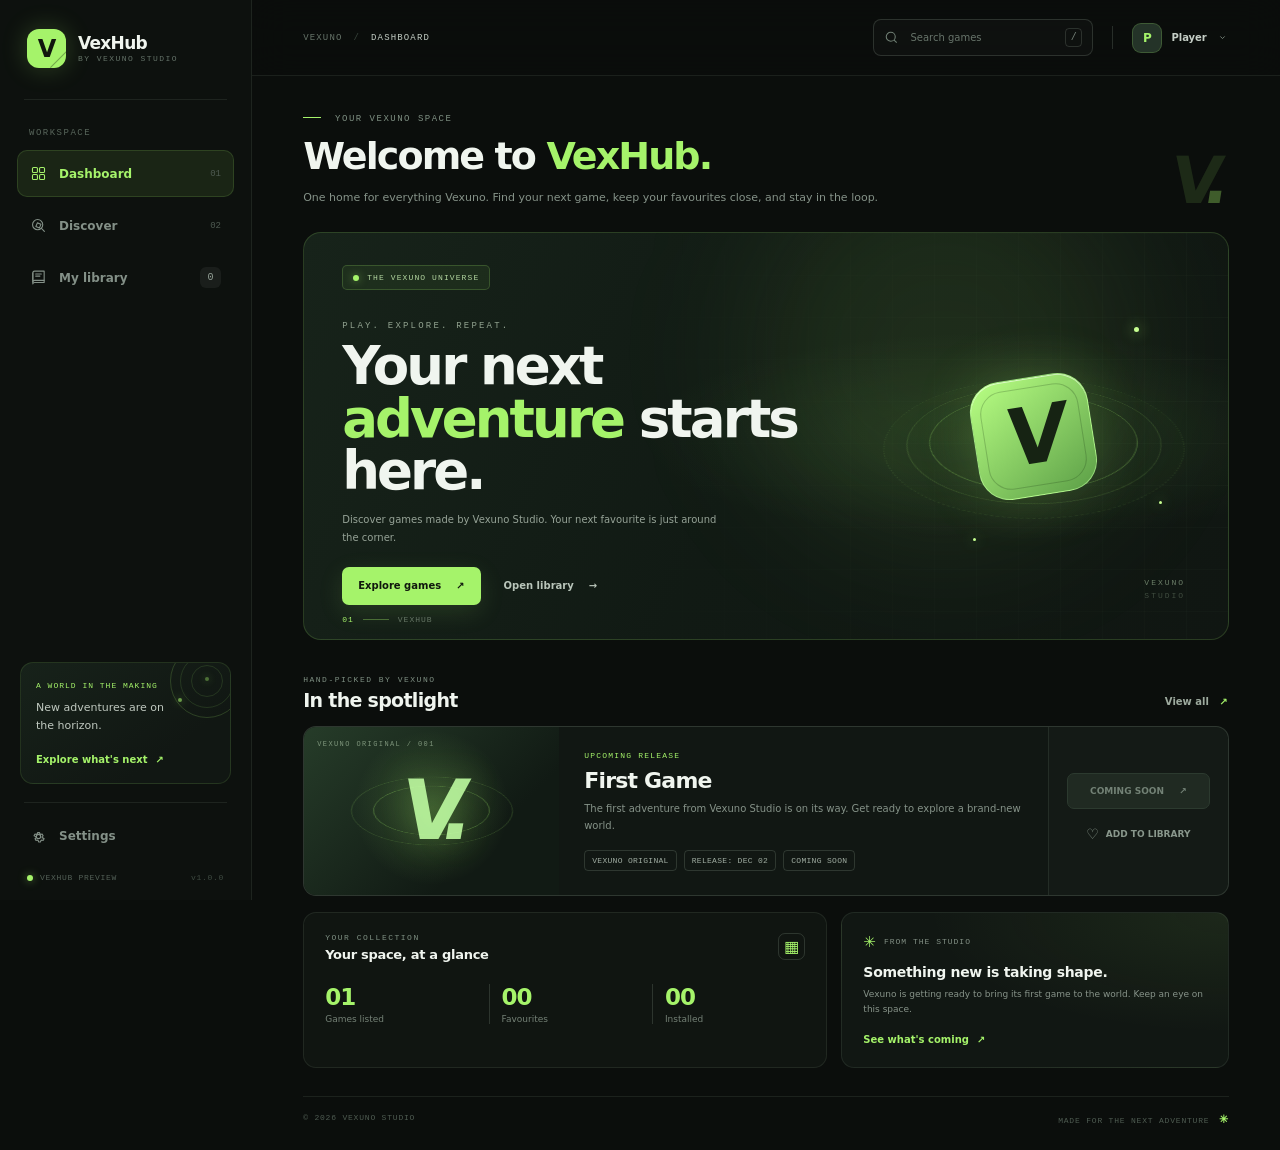
==== index.html @ e0ec0224 "Add files via upload" ====
<!doctype html>
<html lang="en">
<head>
  <meta charset="utf-8" />
  <meta name="viewport" content="width=device-width, initial-scale=1" />
  <meta name="theme-color" content="#0b0e0c" />
  <meta name="description" content="VexHub is the home of games from Vexuno Studio." />
  <title>VexHub — Vexuno Studio</title>
  <link rel="icon" href="assets/vexhub-icon.svg" type="image/svg+xml" />
  <link rel="manifest" href="manifest.webmanifest" />
  <link rel="stylesheet" href="style.css" />
  <script src="script.js" defer></script>
</head>
<body>
  <div class="app-shell">
    <aside class="sidebar" aria-label="Main navigation">
      <a class="brand" href="#dashboard" aria-label="VexHub dashboard">
        <span class="brand-mark" aria-hidden="true"><span>V</span></span>
        <span class="brand-copy"><strong>VexHub</strong><small>BY VEXUNO STUDIO</small></span>
      </a>

      <div class="sidebar-divider"></div>
      <p class="nav-label">WORKSPACE</p>
      <nav class="primary-nav">
        <button class="nav-item active" data-page="dashboard" type="button">
          <svg viewBox="0 0 24 24" aria-hidden="true"><rect x="3.5" y="3.5" width="7" height="7" rx="1.5"/><rect x="13.5" y="3.5" width="7" height="7" rx="1.5"/><rect x="3.5" y="13.5" width="7" height="7" rx="1.5"/><rect x="13.5" y="13.5" width="7" height="7" rx="1.5"/></svg>
          <span>Dashboard</span><span class="nav-shortcut">01</span>
        </button>
        <button class="nav-item" data-page="discover" type="button">
          <svg viewBox="0 0 24 24" aria-hidden="true"><circle cx="10.8" cy="10.8" r="7.2"/><path d="m16.2 16.2 4.1 4.1M8.3 13.3l2.1-5 5 2.1-2.1 5z"/></svg>
          <span>Discover</span><span class="nav-shortcut">02</span>
        </button>
        <button class="nav-item" data-page="library" type="button">
          <svg viewBox="0 0 24 24" aria-hidden="true"><path d="M4 5.5A2.5 2.5 0 0 1 6.5 3H20v16H6.5A2.5 2.5 0 0 0 4 21z"/><path d="M4 5.5v13A2.5 2.5 0 0 1 6.5 16H20M8 7h8M8 10h6"/></svg>
          <span>My library</span><span class="nav-count" id="library-count">0</span>
        </button>
      </nav>

      <div class="sidebar-spacer"></div>
      <div class="sidebar-tip">
        <div class="tip-orbit"><span></span><span></span><span></span></div>
        <p class="tip-kicker">A WORLD IN THE MAKING</p>
        <p class="tip-copy">New adventures are on the horizon.</p>
        <button class="text-button" data-page="discover" type="button">Explore what's next <span aria-hidden="true">↗</span></button>
      </div>
      <div class="sidebar-divider bottom-divider"></div>
      <button class="nav-item utility-item" data-page="settings" type="button">
        <svg viewBox="0 0 24 24" aria-hidden="true"><circle cx="12" cy="12" r="3"/><path d="m19.4 15 .1.1 1.4 1.1-1.4 2.4-1.7-.6a8 8 0 0 1-1.6.9l-.3 1.8h-2.8l-.3-1.8a8 8 0 0 1-1.6-.9l-1.7.6-1.4-2.4 1.4-1.1a7 7 0 0 1 0-1.9L6.7 12l1.4-2.4 1.7.6a8 8 0 0 1 1.6-.9l.3-1.8h2.8l.3 1.8a8 8 0 0 1 1.6.9l1.7-.6 1.4 2.4-1.4 1.1a7 7 0 0 1 0 1.9Z" transform="translate(-1 -1)"/></svg>
        <span>Settings</span>
      </button>
      <div class="sidebar-version"><span class="status-dot"></span> VEXHUB PREVIEW <span>v1.0.0</span></div>
    </aside>

    <main class="main-area">
      <header class="topbar">
        <div class="breadcrumbs"><span>VEXUNO</span><span class="crumb-slash">/</span><strong id="breadcrumb-current">DASHBOARD</strong></div>
        <div class="topbar-actions">
          <label class="search-wrap" for="global-search">
            <svg viewBox="0 0 24 24" aria-hidden="true"><circle cx="10.8" cy="10.8" r="7.2"/><path d="m16.2 16.2 4.1 4.1"/></svg>
            <input id="global-search" type="search" placeholder="Search games" autocomplete="off" aria-label="Search games" />
            <kbd>/</kbd>
          </label>
          <span class="topbar-divider"></span>
          <button class="profile-chip" data-page="settings" type="button" aria-label="Open profile settings">
            <span class="avatar" id="top-avatar">V</span><span class="profile-name" id="top-profile-name">Player</span>
            <svg viewBox="0 0 24 24" aria-hidden="true"><path d="m8 10 4 4 4-4"/></svg>
          </button>
        </div>
      </header>

      <div id="page-content" class="page-content" tabindex="-1">
        <section class="welcome-row">
          <div>
            <p class="eyebrow"><span class="eyebrow-line"></span> YOUR VEXUNO SPACE</p>
            <h1>Welcome to <span>VexHub.</span></h1>
            <p class="welcome-subtitle">One home for everything Vexuno. Find your next game, keep your favourites close, and stay in the loop.</p>
          </div>
          <div class="welcome-mark" aria-hidden="true">V<span>.</span></div>
        </section>

        <section class="hero-panel" aria-labelledby="hero-title">
          <div class="hero-grid" aria-hidden="true"></div>
          <div class="hero-glow" aria-hidden="true"></div>
          <div class="hero-content">
            <div class="hero-tag"><span class="pulse-dot"></span> THE VEXUNO UNIVERSE</div>
            <p class="hero-overline">PLAY. EXPLORE. REPEAT.</p>
            <h2 id="hero-title">Your next<br /><span>adventure</span> starts here.</h2>
            <p class="hero-description">Discover games made by Vexuno Studio. Your next favourite is just around the corner.</p>
            <div class="hero-actions">
              <button class="button button-primary" data-page="discover" type="button">Explore games <span aria-hidden="true">↗</span></button>
              <button class="button button-quiet" data-page="library" type="button">Open library <span aria-hidden="true">→</span></button>
            </div>
          </div>
          <div class="hero-art" aria-hidden="true">
            <div class="art-ring ring-one"></div><div class="art-ring ring-two"></div><div class="art-ring ring-three"></div>
            <div class="art-core"><span>V</span></div>
            <div class="art-spark spark-one"></div><div class="art-spark spark-two"></div><div class="art-spark spark-three"></div>
            <div class="art-caption">VEXUNO<br /><span>STUDIO</span></div>
          </div>
          <div class="hero-index"><span>01</span><i></i><span>VEXHUB</span></div>
        </section>

        <section class="section-block">
          <div class="section-heading">
            <div><p class="eyebrow">HAND-PICKED BY VEXUNO</p><h2>In the spotlight</h2></div>
            <button class="subtle-link" data-page="discover" type="button">View all <span aria-hidden="true">↗</span></button>
          </div>
          <div id="featured-game"></div>
        </section>

        <section class="bottom-grid">
          <div class="section-card stats-card">
            <div class="card-heading"><div><p class="eyebrow">YOUR COLLECTION</p><h3>Your space, at a glance</h3></div><span class="mini-icon">▦</span></div>
            <div class="stats-grid">
              <div class="stat-item"><strong id="stat-games">01</strong><span>Games listed</span></div>
              <div class="stat-item"><strong id="stat-saved">00</strong><span>Favourites</span></div>
              <div class="stat-item"><strong>00</strong><span>Installed</span></div>
            </div>
          </div>
          <div class="section-card update-card">
            <div class="update-top"><span class="update-icon">✳</span><span class="update-label">FROM THE STUDIO</span></div>
            <h3>Something new is taking shape.</h3>
            <p>Vexuno is getting ready to bring its first game to the world. Keep an eye on this space.</p>
            <button class="text-button" data-page="discover" type="button">See what's coming <span aria-hidden="true">↗</span></button>
          </div>
        </section>
        <footer class="page-footer"><span>© <span id="current-year"></span> VEXUNO STUDIO</span><span>MADE FOR THE NEXT ADVENTURE <b>✳</b></span></footer>
      </div>
    </main>
  </div>
  <div class="toast-region" id="toast-region" aria-live="polite" aria-atomic="true"></div>
</body>
</html>
---- style.css ----
:root {
  color-scheme: dark;
  --bg: #0b0e0c;
  --panel: #111713;
  --panel-2: #151d17;
  --panel-3: #1b251d;
  --line: rgba(198, 225, 201, .09);
  --line-strong: rgba(198, 225, 201, .16);
  --text: #f0f5ef;
  --muted: #87958a;
  --muted-2: #647268;
  --accent: #a5f36a;
  --accent-2: #c7ff91;
  --accent-ink: #10170d;
  --sidebar: #0d110e;
  --danger: #ff8e82;
  --radius: 18px;
  font-family: Inter, ui-sans-serif, system-ui, -apple-system, BlinkMacSystemFont, 'Segoe UI', sans-serif;
}

:root[data-accent="blue"] { --accent: #82c8ff; --accent-2: #b5e0ff; --accent-ink: #081522; }
:root[data-accent="violet"] { --accent: #c6a3ff; --accent-2: #ddc9ff; --accent-ink: #170e25; }
* { box-sizing: border-box; }
html { min-width: 320px; background: var(--bg); scroll-behavior: smooth; }
body { margin: 0; background: var(--bg); color: var(--text); min-height: 100vh; }
button, input { font: inherit; }
button { color: inherit; }
button:focus-visible, a:focus-visible, input:focus-visible { outline: 2px solid var(--accent); outline-offset: 3px; }
button:disabled { cursor: not-allowed !important; }
.app-shell { min-height: 100vh; display: grid; grid-template-columns: 252px minmax(0, 1fr); }
.sidebar { width: 252px; height: 100vh; position: fixed; inset: 0 auto 0 0; z-index: 20; display: flex; flex-direction: column; padding: 29px 17px 18px; background: var(--sidebar); border-right: 1px solid var(--line); }
.brand { display: flex; align-items: center; gap: 12px; padding: 0 10px; text-decoration: none; color: var(--text); }
.brand-mark { width: 39px; height: 39px; border-radius: 12px; display: grid; place-items: center; position: relative; overflow: hidden; background: var(--accent); color: var(--accent-ink); font-size: 24px; font-weight: 800; letter-spacing: -3px; box-shadow: 0 0 26px color-mix(in srgb, var(--accent) 22%, transparent); }
.brand-mark::after { content: ''; position: absolute; width: 23px; height: 1px; background: currentColor; transform: rotate(-45deg); opacity: .34; bottom: 8px; right: -4px; }
.brand-mark span { transform: translateX(-1px); }
.brand-copy { display: flex; flex-direction: column; gap: 2px; }
.brand-copy strong { font-size: 17px; line-height: 1.1; letter-spacing: -.7px; }
.brand-copy small, .nav-label, .sidebar-version, .eyebrow, .hero-tag, .hero-overline, .hero-index, .update-label, .release-label, .game-meta-label, .game-serial, .setting-label { font-family: 'DM Mono', ui-monospace, monospace; }
.brand-copy small { color: var(--muted-2); font-size: 8px; letter-spacing: 1.45px; font-weight: 500; }
.sidebar-divider { height: 1px; background: var(--line); margin: 31px 7px 28px; }
.nav-label { color: #58665b; font-size: 9px; letter-spacing: 1.5px; margin: 0 12px 12px; }
.primary-nav { display: grid; gap: 5px; }
.nav-item { width: 100%; min-height: 47px; display: flex; align-items: center; gap: 12px; padding: 0 12px; border: 1px solid transparent; background: transparent; color: #839087; border-radius: 10px; cursor: pointer; text-align: left; font-size: 12px; font-weight: 700; transition: .18s ease; }
.nav-item svg { width: 17px; height: 17px; fill: none; stroke: currentColor; stroke-width: 1.55; stroke-linecap: round; stroke-linejoin: round; flex: none; }
.nav-item:hover { color: var(--text); background: rgba(255,255,255,.035); }
.nav-item.active { color: var(--accent); background: color-mix(in srgb, var(--accent) 9%, transparent); border-color: color-mix(in srgb, var(--accent) 14%, transparent); }
.nav-item.active svg { stroke: var(--accent); }
.nav-shortcut { margin-left: auto; color: #4e5a51; font: 9px 'DM Mono', monospace; }
.nav-count { margin-left: auto; min-width: 21px; height: 21px; border-radius: 6px; display: grid; place-items: center; background: rgba(255,255,255,.055); color: #93a096; font: 10px 'DM Mono', monospace; }
.sidebar-spacer { flex: 1; min-height: 28px; }
.sidebar-tip { position: relative; overflow: hidden; margin: 0 3px 18px; padding: 18px 15px 16px; background: linear-gradient(145deg, #17221a, #111713 72%); border: 1px solid rgba(165,243,106,.12); border-radius: 13px; }
.tip-orbit { position: absolute; width: 74px; height: 74px; right: -14px; top: -19px; border: 1px solid rgba(165,243,106,.19); border-radius: 50%; }
.tip-orbit::before, .tip-orbit::after { content: ''; position: absolute; inset: 9px; border: 1px solid rgba(165,243,106,.13); border-radius: 50%; }
.tip-orbit::after { inset: 20px; }
.tip-orbit span { position: absolute; width: 4px; height: 4px; border-radius: 50%; background: var(--accent); top: 7px; right: 13px; box-shadow: 0 0 9px var(--accent); }
.tip-orbit span:nth-child(2) { top: 53px; left: 7px; opacity: .6; }
.tip-orbit span:nth-child(3) { top: 32px; right: 34px; opacity: .4; }
.tip-kicker { margin: 0 0 9px; color: var(--accent); font: 8px 'DM Mono', monospace; letter-spacing: 1px; }
.tip-copy { position: relative; max-width: 145px; margin: 0 0 13px; color: #c0c9c0; font-size: 11px; line-height: 1.65; }
.text-button { padding: 0; display: inline-flex; align-items: center; gap: 8px; border: 0; background: transparent; color: var(--accent); font-size: 10px; font-weight: 800; cursor: pointer; }
.text-button:hover, .subtle-link:hover { color: var(--accent-2); }
.bottom-divider { margin: 0 7px 12px; }
.utility-item { min-height: 42px; }
.sidebar-version { display: flex; align-items: center; gap: 7px; padding: 16px 10px 0; color: #536057; font-size: 8px; letter-spacing: .7px; }
.sidebar-version > span:last-child { margin-left: auto; color: #3e4a41; }
.status-dot, .pulse-dot { width: 6px; height: 6px; border-radius: 50%; background: var(--accent); box-shadow: 0 0 9px color-mix(in srgb, var(--accent) 55%, transparent); }
.main-area { min-width: 0; grid-column: 2; }
.topbar { height: 76px; padding: 0 clamp(24px, 4vw, 60px); display: flex; align-items: center; justify-content: space-between; border-bottom: 1px solid var(--line); background: rgba(11,14,12,.78); position: sticky; top: 0; z-index: 10; backdrop-filter: blur(18px); }
.breadcrumbs { display: flex; align-items: center; gap: 11px; color: #67756a; font: 9px 'DM Mono', monospace; letter-spacing: 1.15px; }
.breadcrumbs strong { color: #c4cec5; font-weight: 500; }
.crumb-slash { color: #3a463d; }
.topbar-actions { display: flex; align-items: center; gap: 19px; }
.search-wrap { width: 220px; height: 37px; display: flex; align-items: center; gap: 9px; padding: 0 10px; border: 1px solid var(--line-strong); border-radius: 8px; background: rgba(255,255,255,.018); color: #718075; transition: .2s ease; }
.search-wrap:focus-within { border-color: color-mix(in srgb, var(--accent) 45%, transparent); box-shadow: 0 0 0 3px color-mix(in srgb, var(--accent) 7%, transparent); }
.search-wrap svg { width: 15px; height: 15px; fill: none; stroke: currentColor; stroke-width: 1.7; flex: none; }
.search-wrap input { width: 100%; min-width: 0; border: 0; outline: 0; background: transparent; color: var(--text); font-size: 10px; }
.search-wrap input::placeholder { color: #68756b; }
.search-wrap kbd { min-width: 17px; height: 19px; display: grid; place-items: center; border: 1px solid var(--line-strong); border-radius: 4px; color: #758278; font: 10px 'DM Mono', monospace; }
.topbar-divider { width: 1px; height: 23px; background: var(--line-strong); }
.profile-chip { display: flex; align-items: center; gap: 9px; border: 0; padding: 0; background: transparent; cursor: pointer; }
.avatar { width: 30px; height: 30px; display: grid; place-items: center; border-radius: 9px; background: #243328; color: var(--accent); border: 1px solid rgba(165,243,106,.2); font-size: 12px; font-weight: 800; }
.profile-name { color: #c5cec6; font-size: 10px; font-weight: 800; }
.profile-chip svg { width: 13px; height: 13px; fill: none; stroke: #738076; stroke-width: 1.8; }
.page-content { width: min(100%, 1440px); margin: 0 auto; padding: 38px clamp(24px, 4vw, 60px) 24px; }
.welcome-row { display: flex; align-items: flex-end; justify-content: space-between; gap: 20px; margin: 0 0 25px; }
.eyebrow { margin: 0 0 11px; color: #7f9083; font-size: 9px; letter-spacing: 1.5px; }
.eyebrow-line { display: inline-block; width: 18px; height: 1px; margin: 0 7px 3px 0; background: var(--accent); }
h1, h2, h3, p { overflow-wrap: break-word; }
.welcome-row h1 { margin: 0; font-size: clamp(27px, 3vw, 38px); line-height: 1.12; letter-spacing: -1.9px; font-weight: 800; }
.welcome-row h1 span { color: var(--accent); }
.welcome-subtitle { max-width: 575px; margin: 10px 0 0; color: #859288; font-size: 11px; line-height: 1.8; }
.welcome-mark { margin-right: 8px; color: rgba(165,243,106,.12); font-size: 65px; line-height: .8; font-weight: 800; letter-spacing: -9px; transform: skew(-9deg); }
.welcome-mark span { color: rgba(165,243,106,.34); }
.hero-panel { min-height: 333px; position: relative; display: flex; overflow: hidden; border: 1px solid rgba(165,243,106,.17); border-radius: var(--radius); background: radial-gradient(ellipse at 75% 50%, rgba(79,130,64,.22), transparent 36%), linear-gradient(115deg, #17231a 0%, #111a14 49%, #101612 100%); }
.hero-grid { position: absolute; inset: 0; opacity: .24; background-image: linear-gradient(rgba(186,228,177,.1) 1px, transparent 1px), linear-gradient(90deg, rgba(186,228,177,.1) 1px, transparent 1px); background-size: 42px 42px; mask-image: linear-gradient(90deg, transparent 25%, #000 100%); }
.hero-glow { position: absolute; width: 380px; height: 380px; right: 10%; top: -70px; border-radius: 50%; background: color-mix(in srgb, var(--accent) 9%, transparent); filter: blur(70px); }
.hero-content { position: relative; z-index: 2; width: 58%; padding: 32px 0 34px 38px; }
.hero-tag { width: fit-content; display: flex; align-items: center; gap: 8px; padding: 7px 10px; border: 1px solid rgba(165,243,106,.2); border-radius: 5px; background: rgba(165,243,106,.06); color: #b3d6a0; font-size: 8px; letter-spacing: 1.1px; }
.pulse-dot { animation: pulse 2s infinite; }
.hero-overline { margin: 31px 0 9px; color: #91a28f; font-size: 9px; letter-spacing: 2.2px; }
.hero-content h2 { margin: 0; font-size: clamp(34px, 4.2vw, 53px); line-height: .99; letter-spacing: -2.9px; font-weight: 800; }
.hero-content h2 span { color: var(--accent); }
.hero-description { max-width: 380px; margin: 13px 0 20px; color: #96a397; font-size: 10px; line-height: 1.8; }
.hero-actions { display: flex; align-items: center; gap: 18px; }
.button { min-height: 38px; display: inline-flex; align-items: center; justify-content: center; gap: 15px; padding: 0 15px; border-radius: 7px; border: 1px solid transparent; cursor: pointer; font-size: 10px; font-weight: 800; transition: transform .18s ease, background .18s ease, border-color .18s ease; }
.button:hover { transform: translateY(-2px); }
.button-primary { background: var(--accent); color: var(--accent-ink); box-shadow: 0 7px 24px color-mix(in srgb, var(--accent) 13%, transparent); }
.button-primary:hover { background: var(--accent-2); }
.button-quiet { padding: 0 4px; background: transparent; color: #b9c5ba; }
.button-quiet:hover { color: var(--accent); }
.hero-art { width: 42%; position: absolute; right: 0; top: 0; bottom: 0; display: grid; place-items: center; perspective: 700px; }
.art-ring { position: absolute; width: 252px; height: 252px; border: 1px solid rgba(165,243,106,.16); border-radius: 50%; transform: rotateX(63deg) rotateZ(-25deg); box-shadow: inset 0 0 35px rgba(165,243,106,.025); }
.ring-two { width: 207px; height: 207px; transform: rotateX(63deg) rotateZ(35deg); border-color: rgba(165,243,106,.29); }
.ring-three { width: 296px; height: 296px; transform: rotateX(63deg) rotateZ(75deg); border-style: dashed; border-color: rgba(165,243,106,.11); }
.art-core { width: 119px; height: 119px; z-index: 1; display: grid; place-items: center; position: relative; border: 1px solid rgba(190,255,157,.55); border-radius: 31px; background: linear-gradient(145deg, #b8ff83, #5c9f47); color: #162313; box-shadow: 0 0 55px rgba(165,243,106,.22), inset 0 1px 0 rgba(255,255,255,.6); transform: rotate(-9deg); }
.art-core::before { content: ''; position: absolute; inset: 9px; border: 1px solid rgba(21,48,17,.22); border-radius: 23px; }
.art-core span { margin-left: -5px; font-size: 79px; line-height: 1; font-weight: 800; letter-spacing: -13px; transform: skew(-8deg); }
.art-caption { position: absolute; right: 11%; bottom: 36px; color: rgba(209,240,199,.48); text-align: right; font: 8px/1.7 'DM Mono', monospace; letter-spacing: 2px; }
.art-caption span { color: rgba(209,240,199,.25); }
.art-spark { position: absolute; width: 5px; height: 5px; border-radius: 50%; background: var(--accent-2); box-shadow: 0 0 14px var(--accent); }
.spark-one { top: 23%; right: 23%; }.spark-two { bottom: 24%; right: 65%; width: 3px; height: 3px; }.spark-three { top: 66%; right: 17%; width: 3px; height: 3px; }
.hero-index { position: absolute; left: 38px; bottom: 15px; z-index: 2; display: flex; align-items: center; gap: 9px; color: #657565; font-size: 8px; letter-spacing: 1px; }
.hero-index span:first-child { color: var(--accent); }.hero-index i { width: 26px; height: 1px; background: rgba(165,243,106,.35); }
.section-block { margin-top: 35px; }
.section-heading { display: flex; align-items: flex-end; justify-content: space-between; margin-bottom: 15px; }
.section-heading .eyebrow { margin-bottom: 5px; font-size: 8px; }
.section-heading h2 { margin: 0; font-size: 19px; letter-spacing: -.7px; }
.subtle-link { padding: 0 1px 4px; border: 0; background: transparent; color: #9daa9e; font-size: 10px; font-weight: 800; cursor: pointer; }
.subtle-link span { margin-left: 7px; color: var(--accent); }
.featured-card { display: grid; grid-template-columns: minmax(180px, 255px) minmax(0,1fr) 180px; min-height: 165px; overflow: hidden; border: 1px solid var(--line-strong); border-radius: 13px; background: #111713; }
.game-cover { position: relative; min-height: 165px; overflow: hidden; display: grid; place-items: center; background: radial-gradient(circle at 50% 48%, rgba(165,243,106,.2), transparent 50%), linear-gradient(135deg, #263c29, #111a14 70%); }
.game-cover::before, .game-cover::after { content: ''; position: absolute; width: 160px; height: 160px; border: 1px solid rgba(165,243,106,.18); border-radius: 50%; transform: rotateX(65deg) rotateZ(30deg); }
.game-cover::after { width: 115px; height: 115px; transform: rotateX(65deg) rotateZ(-28deg); border-color: rgba(165,243,106,.3); }
.cover-v { position: relative; z-index: 1; color: rgba(193,255,164,.88); font-size: 83px; font-weight: 800; letter-spacing: -13px; transform: skew(-10deg); text-shadow: 0 0 35px rgba(165,243,106,.24); }
.cover-stamp { position: absolute; left: 13px; top: 13px; z-index: 2; color: rgba(218,245,209,.5); font: 7px 'DM Mono', monospace; letter-spacing: 1.4px; }
.game-details { padding: 24px 25px; display: flex; flex-direction: column; align-items: flex-start; justify-content: center; }
.release-label { margin: 0 0 8px; color: var(--accent); font-size: 8px; letter-spacing: 1.2px; }
.game-details h3 { margin: 0 0 7px; font-size: 22px; letter-spacing: -.8px; }
.game-description { max-width: 450px; margin: 0; color: #859288; font-size: 10px; line-height: 1.75; }
.game-tags { display: flex; align-items: center; gap: 7px; margin-top: 15px; }
.game-tag { padding: 5px 7px; border: 1px solid var(--line-strong); border-radius: 4px; color: #a0ada2; font: 8px 'DM Mono', monospace; letter-spacing: .3px; }
.game-action { padding: 22px 18px; display: flex; flex-direction: column; align-items: stretch; justify-content: center; gap: 11px; border-left: 1px solid var(--line); background: rgba(255,255,255,.012); }
.game-action .button { width: 100%; min-height: 36px; font-size: 9px; }
.button-disabled { background: #202a22; color: #738276; border-color: #2c3a2f; }
.favorite-button { display: inline-flex; align-items: center; justify-content: center; gap: 7px; padding: 7px; border: 0; background: transparent; color: #89978c; cursor: pointer; font-size: 9px; font-weight: 700; }
.favorite-button:hover, .favorite-button.saved { color: var(--accent); }
.favorite-button .heart { font-size: 14px; line-height: 1; }
.bottom-grid { display: grid; grid-template-columns: 1.15fr .85fr; gap: 14px; margin-top: 16px; }
.section-card { min-height: 154px; padding: 20px 21px; border: 1px solid var(--line); border-radius: 13px; background: #101511; }
.card-heading { display: flex; align-items: flex-start; justify-content: space-between; }
.card-heading .eyebrow { margin-bottom: 5px; font-size: 8px; }
.card-heading h3, .update-card h3 { margin: 0; font-size: 13px; letter-spacing: -.3px; }
.mini-icon { width: 27px; height: 27px; display: grid; place-items: center; border: 1px solid var(--line-strong); border-radius: 7px; color: var(--accent); }
.stats-grid { display: grid; grid-template-columns: repeat(3, 1fr); gap: 10px; margin-top: 22px; }
.stat-item { display: flex; flex-direction: column; gap: 4px; padding-left: 12px; border-left: 1px solid var(--line-strong); }
.stat-item:first-child { padding-left: 0; border-left: 0; }
.stat-item strong { color: var(--accent); font-size: 23px; letter-spacing: -1px; }
.stat-item span { color: #748176; font-size: 9px; }
.update-card { position: relative; overflow: hidden; background: radial-gradient(ellipse at 100% 0%, rgba(165,243,106,.08), transparent 55%), #111713; }
.update-top { display: flex; align-items: center; gap: 8px; margin-bottom: 13px; }
.update-icon { color: var(--accent); font-size: 15px; }
.update-label { color: #839085; font-size: 8px; letter-spacing: 1px; }
.update-card h3 { font-size: 14px; }
.update-card p { max-width: 390px; margin: 7px 0 12px; color: #879389; font-size: 9px; line-height: 1.65; }
.page-footer { display: flex; justify-content: space-between; gap: 15px; margin-top: 28px; padding-top: 16px; border-top: 1px solid var(--line); color: #4f5c52; font: 8px 'DM Mono', monospace; letter-spacing: .8px; }
.page-footer b { color: var(--accent); font-size: 11px; margin-left: 4px; }
/* Secondary pages */
.page-header { margin: 0 0 25px; }
.page-header .eyebrow { margin-bottom: 9px; }
.page-header h1 { margin: 0; font-size: clamp(28px, 3vw, 37px); letter-spacing: -1.7px; }
.page-header h1 span { color: var(--accent); }
.page-header p:last-child { max-width: 570px; margin: 9px 0 0; color: #849186; font-size: 11px; line-height: 1.75; }
.results-bar { display: flex; align-items: center; justify-content: space-between; gap: 15px; margin: 0 0 13px; color: #7c897e; font: 9px 'DM Mono', monospace; letter-spacing: .8px; }
.results-bar strong { color: var(--accent); font-weight: 500; }
.empty-state { min-height: 255px; display: flex; flex-direction: column; align-items: center; justify-content: center; text-align: center; padding: 35px; border: 1px dashed rgba(165,243,106,.2); border-radius: 14px; background: radial-gradient(ellipse at 50% 30%, rgba(165,243,106,.06), transparent 65%); }
.empty-symbol { width: 55px; height: 55px; display: grid; place-items: center; margin-bottom: 17px; border: 1px solid rgba(165,243,106,.22); border-radius: 16px; color: var(--accent); font-size: 27px; background: rgba(165,243,106,.06); }
.empty-state h2 { margin: 0 0 7px; font-size: 17px; }
.empty-state p { max-width: 350px; margin: 0 0 17px; color: #829086; font-size: 10px; line-height: 1.7; }
.settings-layout { display: grid; grid-template-columns: minmax(0, 1fr) minmax(245px, .75fr); gap: 15px; align-items: start; }
.settings-panel { padding: 23px; border: 1px solid var(--line); border-radius: 13px; background: #101511; }
.settings-panel h2 { margin: 0 0 5px; font-size: 15px; }
.settings-panel > p { margin: 0 0 22px; color: #849186; font-size: 10px; line-height: 1.65; }
.setting-row { display: flex; align-items: center; justify-content: space-between; gap: 15px; padding: 16px 0; border-top: 1px solid var(--line); }
.setting-row:first-of-type { border-top: 0; }
.setting-row strong { display: block; margin-bottom: 4px; color: #dce5dc; font-size: 10px; }
.setting-row small { display: block; color: #778479; font-size: 9px; line-height: 1.5; }
.setting-input { width: min(230px, 48%); height: 36px; padding: 0 10px; border: 1px solid var(--line-strong); border-radius: 7px; background: #0b100c; color: var(--text); font-size: 10px; }
.accent-options { display: flex; gap: 7px; }
.accent-choice { width: 25px; height: 25px; padding: 0; border: 2px solid transparent; border-radius: 50%; cursor: pointer; }
.accent-choice::after { content: ''; display: block; width: 100%; height: 100%; border: 2px solid rgba(0,0,0,.25); border-radius: 50%; }
.accent-choice[data-accent="green"] { background: #a5f36a; }.accent-choice[data-accent="blue"] { background: #82c8ff; }.accent-choice[data-accent="violet"] { background: #c6a3ff; }
.accent-choice.selected { outline: 1px solid var(--text); outline-offset: 2px; }
.toggle { width: 37px; height: 21px; position: relative; flex: none; border: 1px solid #39463b; border-radius: 20px; background: #202a22; cursor: pointer; transition: .2s ease; }
.toggle::after { content: ''; position: absolute; top: 3px; left: 3px; width: 13px; height: 13px; border-radius: 50%; background: #819084; transition: .2s ease; }
.toggle[aria-pressed="true"] { border-color: var(--accent); background: color-mix(in srgb, var(--accent) 22%, transparent); }
.toggle[aria-pressed="true"]::after { left: 19px; background: var(--accent); }
.about-mark { width: 48px; height: 48px; display: grid; place-items: center; margin-bottom: 14px; border-radius: 14px; background: var(--accent); color: var(--accent-ink); font-size: 29px; font-weight: 800; letter-spacing: -5px; }
.about-list { margin: 18px 0 0; padding: 0; list-style: none; }
.about-list li { display: flex; justify-content: space-between; gap: 15px; padding: 11px 0; border-top: 1px solid var(--line); color: #79867c; font-size: 9px; }
.about-list strong { color: #c2cec3; font-weight: 600; }
.toast-region { position: fixed; right: 24px; bottom: 22px; z-index: 50; display: grid; gap: 8px; pointer-events: none; }
.toast { min-width: 210px; max-width: 320px; padding: 12px 15px; border: 1px solid rgba(165,243,106,.24); border-radius: 9px; background: #17211a; color: #dce9dc; box-shadow: 0 12px 35px rgba(0,0,0,.35); font-size: 10px; animation: toast-in .2s ease both; }
.toast::before { content: '✓'; margin-right: 9px; color: var(--accent); }
@keyframes pulse { 0%,100% { opacity: 1; box-shadow: 0 0 0 0 color-mix(in srgb, var(--accent) 40%, transparent); } 50% { opacity: .75; box-shadow: 0 0 0 5px transparent; } }
@keyframes toast-in { from { opacity: 0; transform: translateY(8px); } to { opacity: 1; transform: translateY(0); } }
@media (max-width: 1050px) {
  .app-shell { grid-template-columns: 218px minmax(0,1fr); }.sidebar { width: 218px; padding-inline: 13px; }
  .hero-content { width: 64%; padding-left: 28px; }.hero-art { width: 38%; }.hero-content h2 { font-size: 42px; }.art-ring { width: 215px; height: 215px; }.ring-three { width: 255px; height: 255px; }.art-core { width: 100px; height: 100px; }.art-core span { font-size: 66px; }
  .featured-card { grid-template-columns: 205px minmax(0,1fr) 150px; }.game-details { padding-inline: 18px; }
}
@media (max-width: 780px) {
  .app-shell { display: block; padding-bottom: 66px; }.sidebar { width: 100%; height: 62px; inset: auto 0 0; flex-direction: row; align-items: center; padding: 7px 10px calc(7px + env(safe-area-inset-bottom)); border-right: 0; border-top: 1px solid var(--line-strong); background: rgba(13,17,14,.96); backdrop-filter: blur(18px); }
  .brand, .sidebar-divider, .nav-label, .sidebar-spacer, .sidebar-tip, .sidebar-version, .utility-item { display: none; }.primary-nav { width: 100%; display: grid; grid-template-columns: repeat(3, 1fr); gap: 5px; }
  .nav-item { min-height: 45px; justify-content: center; flex-direction: column; gap: 3px; padding: 4px; font-size: 8px; }.nav-item svg { width: 17px; height: 17px; }.nav-shortcut { display: none; }.nav-count { position: absolute; transform: translate(22px,-10px); min-width: 16px; height: 16px; font-size: 8px; }
  .main-area { padding: 0; }.topbar { height: 62px; padding: 0 20px; }.breadcrumbs { font-size: 8px; }.topbar-actions { gap: 10px; }.search-wrap { width: min(36vw, 190px); height: 34px; }.search-wrap kbd, .topbar-divider, .profile-name, .profile-chip svg { display: none; }.profile-chip { margin-left: 1px; }
  .page-content { padding: 28px 20px 22px; }.welcome-row h1 { font-size: 30px; }.welcome-mark { font-size: 48px; }.hero-panel { min-height: 340px; }.hero-content { width: 78%; padding: 27px 0 35px 25px; }.hero-content h2 { font-size: clamp(34px, 7vw, 48px); }.hero-art { width: 45%; opacity: .55; right: -7%; }.art-ring { width: 190px; height: 190px; }.ring-two { width: 158px; height: 158px; }.ring-three { width: 225px; height: 225px; }.art-core { width: 82px; height: 82px; border-radius: 23px; }.art-core span { font-size: 56px; }.hero-index { left: 25px; }
  .featured-card { grid-template-columns: 180px minmax(0,1fr); }.game-action { grid-column: 1 / -1; flex-direction: row; align-items: center; justify-content: flex-end; padding: 12px 16px; border-left: 0; border-top: 1px solid var(--line); }.game-action .button { width: auto; min-width: 145px; }.game-action .favorite-button { margin-left: auto; }.game-cover { min-height: 160px; }.bottom-grid { grid-template-columns: 1fr; }.settings-layout { grid-template-columns: 1fr; }
}
@media (max-width: 520px) {
  .topbar { padding: 0 14px; }.breadcrumbs { gap: 7px; letter-spacing: .7px; }.search-wrap { width: 35vw; padding: 0 8px; gap: 6px; }.search-wrap input { font-size: 9px; }.search-wrap svg { width: 13px; }.page-content { padding: 24px 14px 18px; }.welcome-row { margin-bottom: 20px; }.welcome-row h1 { font-size: 27px; }.welcome-subtitle { max-width: 330px; font-size: 10px; }.welcome-mark { display: none; }
  .hero-panel { min-height: 365px; }.hero-content { width: 100%; padding: 23px 19px 40px; }.hero-tag { font-size: 7px; }.hero-overline { margin-top: 32px; }.hero-content h2 { font-size: 42px; }.hero-description { max-width: 285px; font-size: 9px; }.hero-art { width: 65%; right: -23%; opacity: .22; }.hero-index { left: 20px; }.section-block { margin-top: 28px; }.section-heading h2 { font-size: 17px; }
  .featured-card { grid-template-columns: 1fr; }.game-cover { min-height: 145px; }.game-details { padding: 18px; }.game-action { justify-content: space-between; }.game-action .button { min-width: 130px; }.game-details h3 { font-size: 20px; }.page-footer { flex-direction: column; gap: 7px; font-size: 7px; }.section-card { padding: 17px; }.stat-item { padding-left: 8px; }.stat-item strong { font-size: 20px; }.stat-item span { font-size: 8px; }
  .settings-panel { padding: 18px; }.setting-row { align-items: flex-start; }.setting-input { width: 48%; }.toast-region { right: 12px; bottom: 76px; left: 12px; }.toast { max-width: none; }
}
@media (prefers-reduced-motion: reduce) { *, *::before, *::after { scroll-behavior: auto !important; animation-duration: .01ms !important; animation-iteration-count: 1 !important; transition-duration: .01ms !important; } }

body.reduce-motion *, body.reduce-motion *::before, body.reduce-motion *::after { scroll-behavior: auto !important; animation: none !important; transition: none !important; }
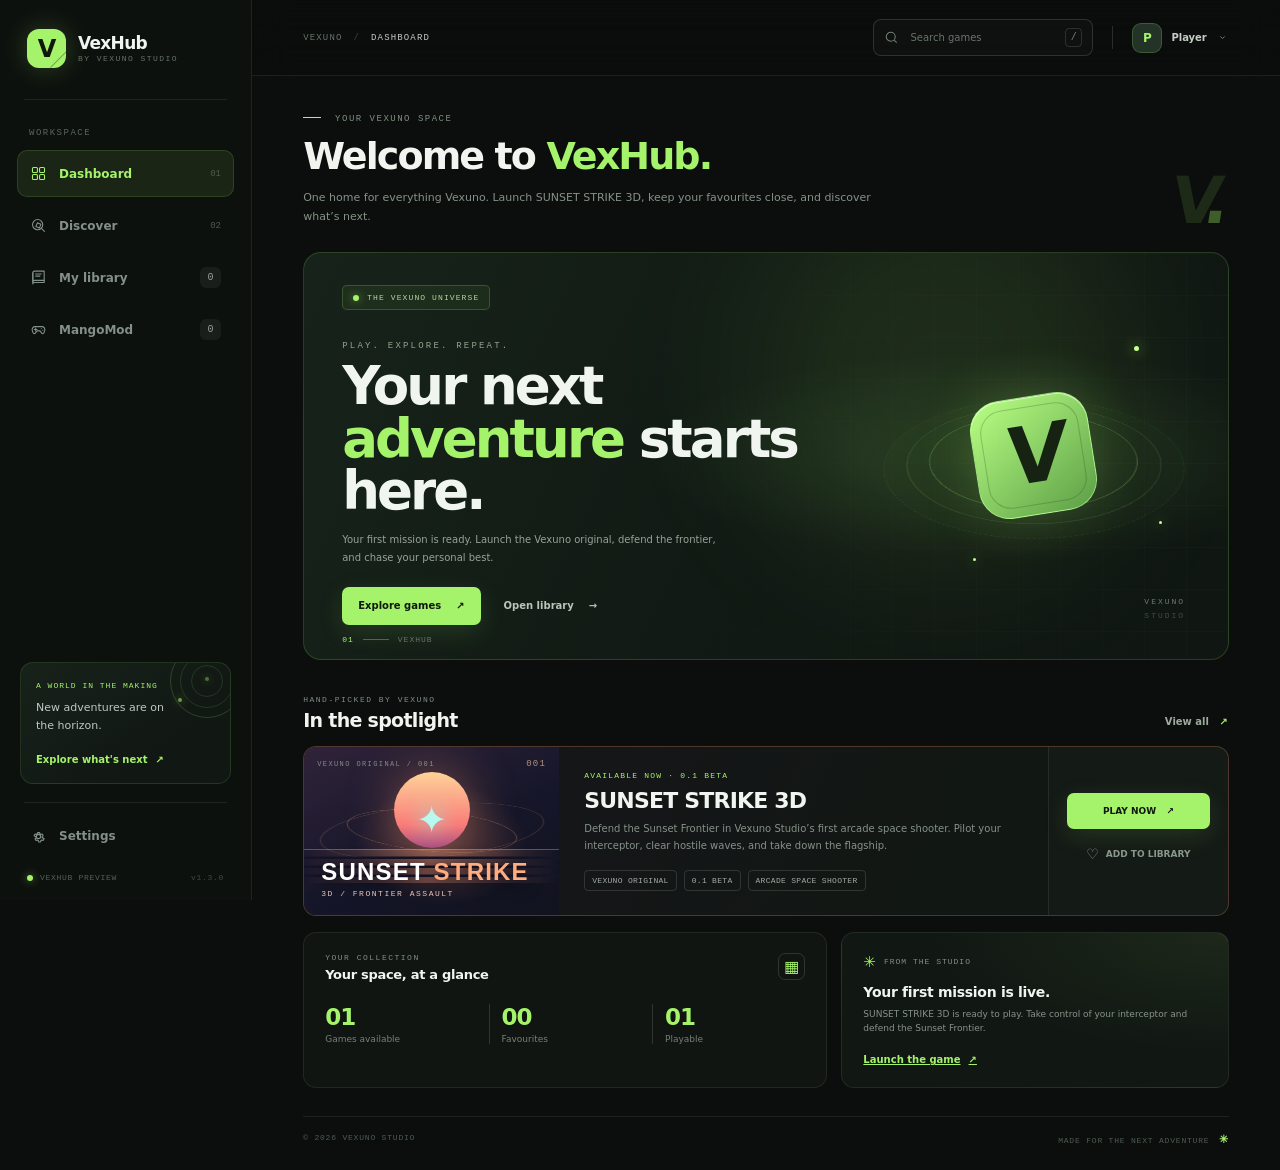
==== commit acfd9e58: "Add files via upload" ====
--- a/index.html
+++ b/index.html
@@ -34,6 +34,10 @@
           <svg viewBox="0 0 24 24" aria-hidden="true"><path d="M4 5.5A2.5 2.5 0 0 1 6.5 3H20v16H6.5A2.5 2.5 0 0 0 4 21z"/><path d="M4 5.5v13A2.5 2.5 0 0 1 6.5 16H20M8 7h8M8 10h6"/></svg>
           <span>My library</span><span class="nav-count" id="library-count">0</span>
         </button>
+        <button class="nav-item" data-page="mods" type="button">
+          <svg viewBox="0 0 24 24" aria-hidden="true"><path d="M7 8h10a4 4 0 0 1 3.8 5.2l-1 3.2a2 2 0 0 1-3.3.8L14 14H10l-2.5 3.2a2 2 0 0 1-3.3-.8l-1-3.2A4 4 0 0 1 7 8Z"/><path d="M8 10v4M6 12h4M16 11h.01M18 13h.01"/></svg>
+          <span>MangoMod</span><span class="nav-count" id="mods-count">0</span>
+        </button>
       </nav>
 
       <div class="sidebar-spacer"></div>
@@ -48,7 +52,7 @@
         <svg viewBox="0 0 24 24" aria-hidden="true"><circle cx="12" cy="12" r="3"/><path d="m19.4 15 .1.1 1.4 1.1-1.4 2.4-1.7-.6a8 8 0 0 1-1.6.9l-.3 1.8h-2.8l-.3-1.8a8 8 0 0 1-1.6-.9l-1.7.6-1.4-2.4 1.4-1.1a7 7 0 0 1 0-1.9L6.7 12l1.4-2.4 1.7.6a8 8 0 0 1 1.6-.9l.3-1.8h2.8l.3 1.8a8 8 0 0 1 1.6.9l1.7-.6 1.4 2.4-1.4 1.1a7 7 0 0 1 0 1.9Z" transform="translate(-1 -1)"/></svg>
         <span>Settings</span>
       </button>
-      <div class="sidebar-version"><span class="status-dot"></span> VEXHUB PREVIEW <span>v1.0.0</span></div>
+      <div class="sidebar-version"><span class="status-dot"></span> VEXHUB PREVIEW <span>v1.3.0</span></div>
     </aside>
 
     <main class="main-area">
@@ -128,6 +132,7 @@
       </div>
     </main>
   </div>
+  <input id="mod-import-input" type="file" accept=".json,.mangomod.json,application/json" hidden />
   <div class="toast-region" id="toast-region" aria-live="polite" aria-atomic="true"></div>
 </body>
 </html>
--- a/style.css
+++ b/style.css
@@ -210,7 +210,7 @@
 }
 @media (max-width: 780px) {
   .app-shell { display: block; padding-bottom: 66px; }.sidebar { width: 100%; height: 62px; inset: auto 0 0; flex-direction: row; align-items: center; padding: 7px 10px calc(7px + env(safe-area-inset-bottom)); border-right: 0; border-top: 1px solid var(--line-strong); background: rgba(13,17,14,.96); backdrop-filter: blur(18px); }
-  .brand, .sidebar-divider, .nav-label, .sidebar-spacer, .sidebar-tip, .sidebar-version, .utility-item { display: none; }.primary-nav { width: 100%; display: grid; grid-template-columns: repeat(3, 1fr); gap: 5px; }
+  .brand, .sidebar-divider, .nav-label, .sidebar-spacer, .sidebar-tip, .sidebar-version, .utility-item { display: none; }.primary-nav { width: 100%; display: grid; grid-template-columns: repeat(4, 1fr); gap: 5px; }
   .nav-item { min-height: 45px; justify-content: center; flex-direction: column; gap: 3px; padding: 4px; font-size: 8px; }.nav-item svg { width: 17px; height: 17px; }.nav-shortcut { display: none; }.nav-count { position: absolute; transform: translate(22px,-10px); min-width: 16px; height: 16px; font-size: 8px; }
   .main-area { padding: 0; }.topbar { height: 62px; padding: 0 20px; }.breadcrumbs { font-size: 8px; }.topbar-actions { gap: 10px; }.search-wrap { width: min(36vw, 190px); height: 34px; }.search-wrap kbd, .topbar-divider, .profile-name, .profile-chip svg { display: none; }.profile-chip { margin-left: 1px; }
   .page-content { padding: 28px 20px 22px; }.welcome-row h1 { font-size: 30px; }.welcome-mark { font-size: 48px; }.hero-panel { min-height: 340px; }.hero-content { width: 78%; padding: 27px 0 35px 25px; }.hero-content h2 { font-size: clamp(34px, 7vw, 48px); }.hero-art { width: 45%; opacity: .55; right: -7%; }.art-ring { width: 190px; height: 190px; }.ring-two { width: 158px; height: 158px; }.ring-three { width: 225px; height: 225px; }.art-core { width: 82px; height: 82px; border-radius: 23px; }.art-core span { font-size: 56px; }.hero-index { left: 25px; }
@@ -225,3 +225,62 @@
 @media (prefers-reduced-motion: reduce) { *, *::before, *::after { scroll-behavior: auto !important; animation-duration: .01ms !important; animation-iteration-count: 1 !important; transition-duration: .01ms !important; } }
 
 body.reduce-motion *, body.reduce-motion *::before, body.reduce-motion *::after { scroll-behavior: auto !important; animation: none !important; transition: none !important; }
+
+/* SUNSET STRIKE 3D — first playable Vexuno original */
+.sunset-featured { border-color: rgba(255,155,105,.25); background: linear-gradient(115deg,#17151b,#111713 70%); }
+.sunset-cover { text-decoration:none; isolation:isolate; background:radial-gradient(ellipse at 54% 58%,rgba(255,139,97,.27),transparent 44%),linear-gradient(155deg,#30233a,#151629 57%,#11131e); }
+.sunset-cover::before { width:230px;height:130px;border-color:#ffb27c30;transform:rotateX(67deg) rotateZ(-18deg); }
+.sunset-cover::after { width:174px;height:100px;border-color:#ffb27c48;transform:rotateX(67deg) rotateZ(18deg); }
+.sunset-sun { position:absolute;top:25px;left:50%;width:76px;height:76px;transform:translateX(-50%);border-radius:50%;background:linear-gradient(180deg,#ffd49a,#fa7b79 70%,#a94f83);box-shadow:0 0 50px #ff986b66; }
+.sunset-horizon { position:absolute;left:0;right:0;bottom:32px;height:34px;background:repeating-linear-gradient(180deg,transparent 0 6px,#151528 7px 9px),linear-gradient(90deg,transparent,#fa9d7b55,transparent);border-top:1px solid #ffbf8c55; }
+.sunset-ship { position:absolute;left:50%;top:44%;z-index:2;transform:translate(-50%,-50%);color:#b8f9ef;font-size:38px;text-shadow:0 0 22px #79ffee,0 0 55px #ff926d; }
+.sunset-cover-title { position:absolute;left:17px;right:17px;bottom:17px;z-index:3;color:#fff;font:900 24px/.82 'Barlow Condensed',Impact,sans-serif;letter-spacing:.05em;text-shadow:0 2px 18px #080914; }
+.sunset-cover-title b { color:#ffad80; }
+.sunset-cover-title small { display:block;margin-top:7px;color:#e9c7b9;font:8px 'DM Mono',monospace;letter-spacing:.19em; }
+.sunset-cover .sunset-cover-number { position:absolute;right:13px;top:12px;color:#ffcca5aa;font:9px 'DM Mono',monospace;letter-spacing:.14em; }
+.launch-game-button { text-decoration:none;display:flex;align-items:center;justify-content:center;gap:10px; }
+@media(max-width:620px){.sunset-cover-title{font-size:25px}.sunset-sun{top:20px;width:70px;height:70px}}
+
+
+/* MangoMod launcher */
+.mango-hero { position:relative; display:flex; align-items:center; gap:24px; padding:26px 27px; overflow:hidden; border:1px solid rgba(255,177,93,.2); border-radius:16px; background:radial-gradient(ellipse at 83% 45%,rgba(255,160,79,.13),transparent 36%),linear-gradient(115deg,#211b19,#151715 72%); }
+.mango-orb { width:68px; height:68px; flex:none; display:grid; place-items:center; border:1px solid rgba(255,190,120,.45); border-radius:22px; background:linear-gradient(145deg,#ffcb83,#ed8a4f); color:#26150e; font-size:43px; font-weight:950; letter-spacing:-5px; box-shadow:0 0 45px #ff984a30; }
+.mango-hero-copy { flex:1; min-width:180px; position:relative; z-index:1; }
+.mango-kicker { color:#ffb879; font:9px 'DM Mono',monospace; letter-spacing:1.5px; }
+.mango-hero-copy h2 { margin:7px 0 5px; font-size:25px; letter-spacing:-1px; }
+.mango-hero-copy h2 span { color:#ffb879; }
+.mango-hero-copy p { max-width:560px; margin:0; color:#9b9b90; font-size:10px; line-height:1.7; }
+.mango-hero-actions { display:flex; flex-direction:column; gap:8px; position:relative; z-index:1; }
+.mango-hero-actions .button { min-width:150px; }
+.mod-stats { display:grid; grid-template-columns:repeat(3,minmax(0,1fr)); gap:10px; margin:17px 0 29px; }
+.mod-stats > div { display:flex; align-items:baseline; gap:10px; padding:14px 16px; border:1px solid var(--line); border-radius:10px; background:#101511; }
+.mod-stats strong { color:#f2f4ef; font:700 19px 'DM Mono',monospace; }
+.mod-stats span { color:#718076; font:8px 'DM Mono',monospace; letter-spacing:1px; }
+.mod-section-heading { display:flex; align-items:end; justify-content:space-between; gap:15px; margin-bottom:13px; }
+.mod-section-heading h2 { margin:0; font-size:20px; letter-spacing:-.5px; }
+.mod-list { display:grid; grid-template-columns:repeat(2,minmax(0,1fr)); gap:12px; }
+.mod-card { min-width:0; padding:17px; border:1px solid var(--line); border-radius:12px; background:linear-gradient(145deg,#151b16,#101411); }
+.mod-card-top { display:flex; align-items:center; gap:11px; }
+.mod-icon { width:38px; height:38px; display:grid; place-items:center; flex:none; border:1px solid #ffb87948; border-radius:12px; background:#ffb87914; color:#ffc087; font-size:21px; font-weight:900; }
+.mod-title { min-width:0; flex:1; }
+.mod-title h3 { margin:0 0 4px; font-size:13px; }
+.mod-title p { margin:0; color:#758278; font:9px 'DM Mono',monospace; }
+.mod-status { padding:5px 7px; border:1px solid #ffffff14; border-radius:5px; color:#768077; font:8px 'DM Mono',monospace; letter-spacing:.7px; }
+.mod-status.is-enabled { color:#b4e78f; border-color:#a5f36a36; background:#a5f36a0d; }
+.mod-description { min-height:35px; margin:14px 0 11px; color:#9aa69b; font-size:10px; line-height:1.65; }
+.mod-target { display:flex; align-items:center; gap:9px; padding-top:10px; border-top:1px solid var(--line); }
+.mod-target span { color:#68776c; font:8px 'DM Mono',monospace; letter-spacing:1px; }
+.mod-target strong { overflow:hidden; color:#c5d0c4; font:8px 'DM Mono',monospace; text-overflow:ellipsis; white-space:nowrap; }
+.mod-card-actions { display:flex; align-items:center; gap:13px; margin-top:15px; }
+.mod-card-actions .button { min-height:34px; padding:0 11px; font-size:9px; }
+.mod-text-action { padding:5px 0; border:0; background:none; color:#a3b0a4; font-size:9px; font-weight:700; cursor:pointer; }
+.mod-text-action:hover { color:var(--accent); }
+.danger-action { margin-left:auto; color:#d58d83; }
+.mod-docs { margin-top:20px; padding:20px; border:1px solid var(--line); border-radius:12px; background:#101511; }
+.mod-docs h3 { margin:0 0 7px; font-size:15px; }
+.mod-docs p:not(.eyebrow) { max-width:760px; margin:0 0 12px; color:#89978d; font-size:10px; line-height:1.8; }
+.mod-docs a { color:var(--accent); font-size:10px; font-weight:800; text-decoration:none; }
+.setting-select { min-width:132px; padding:9px 11px; border:1px solid var(--line-strong); border-radius:8px; background:#101511; color:var(--text); font-size:10px; }
+.volume-setting input { width:145px; accent-color:var(--accent); }
+@media(max-width:900px){.mango-hero{align-items:flex-start;flex-wrap:wrap}.mango-hero-actions{flex-direction:row;width:100%;margin-left:92px}.mod-list{grid-template-columns:1fr 1fr}}
+@media(max-width:620px){.mango-hero{gap:15px;padding:18px}.mango-orb{width:52px;height:52px;border-radius:17px;font-size:34px}.mango-hero-copy{min-width:calc(100% - 72px)}.mango-hero-copy h2{font-size:20px}.mango-hero-actions{margin-left:0;flex-wrap:wrap}.mango-hero-actions .button{flex:1;min-width:120px}.mod-stats{gap:6px}.mod-stats>div{display:flex;flex-direction:column;gap:5px;padding:11px}.mod-stats strong{font-size:16px}.mod-stats span{font-size:7px}.mod-list{grid-template-columns:1fr}.mod-section-heading h2{font-size:17px}.mod-card-actions{gap:10px}.volume-setting input{width:110px}}
